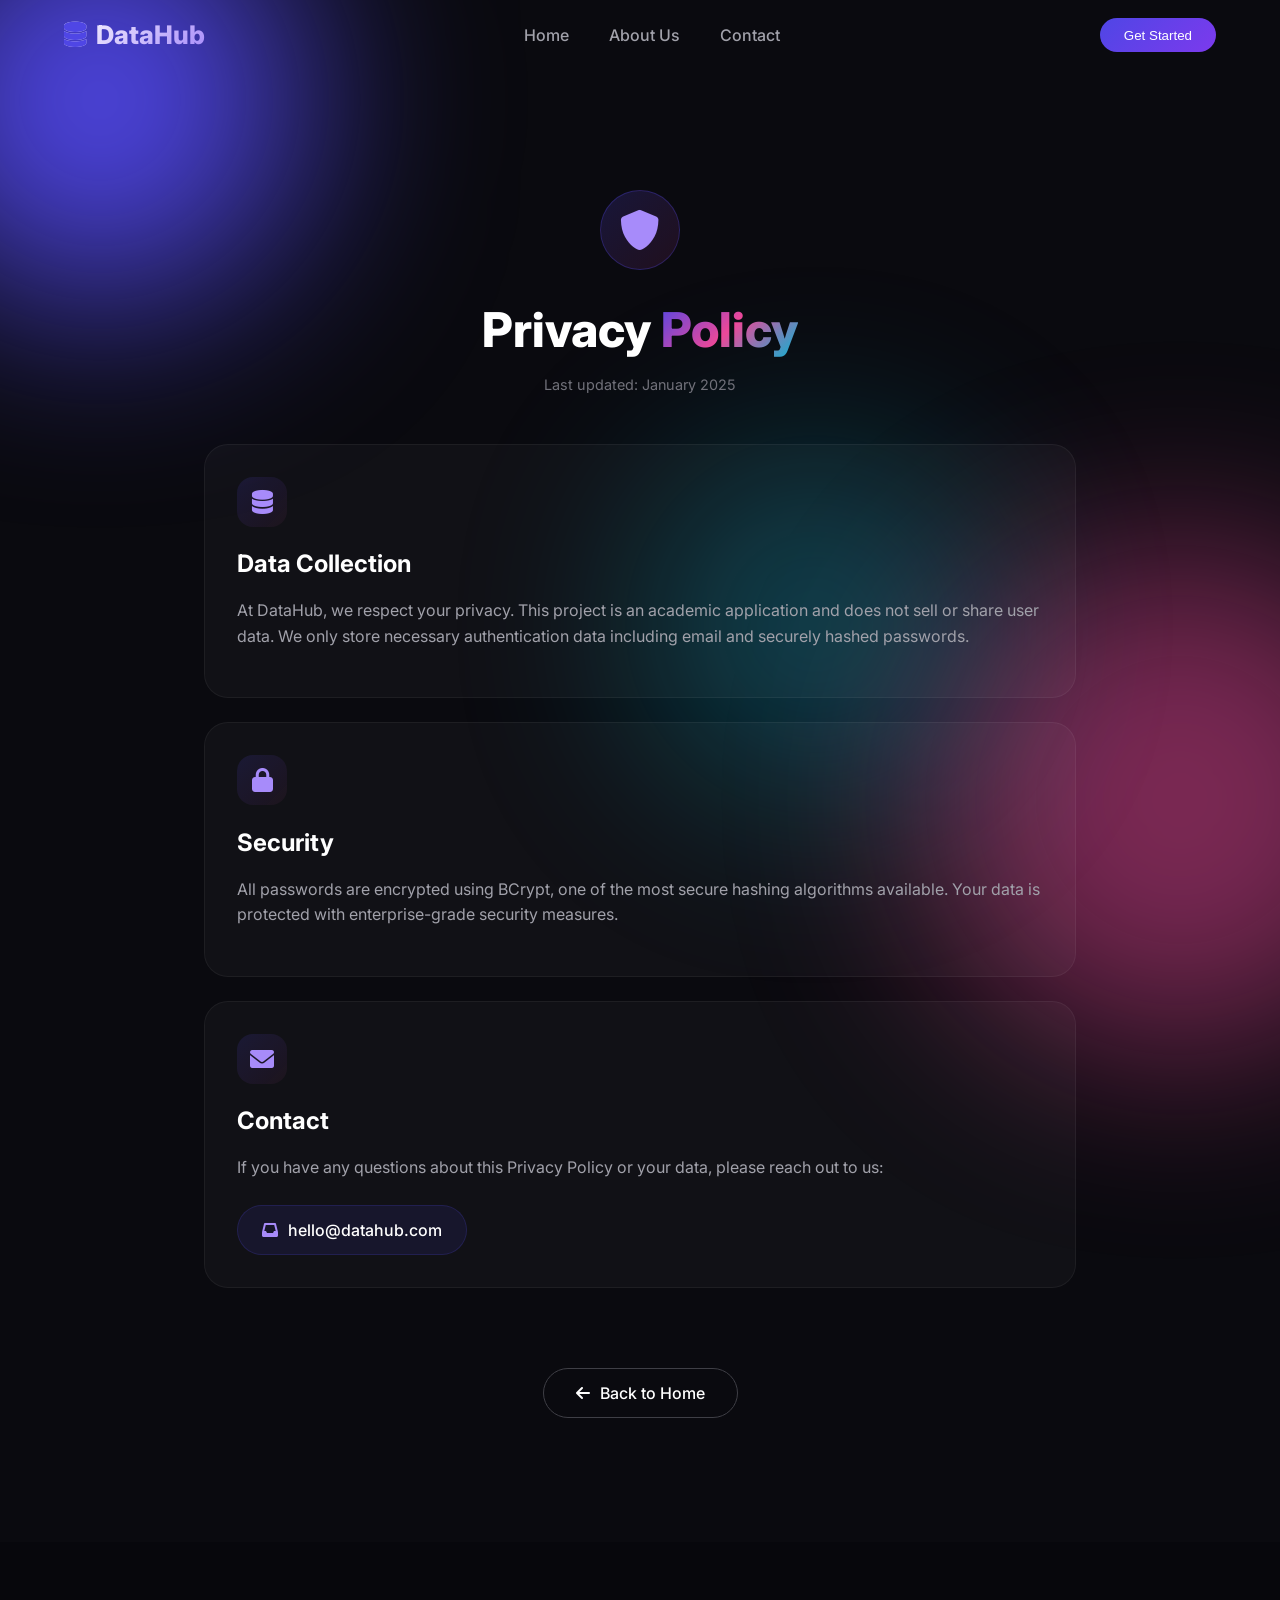
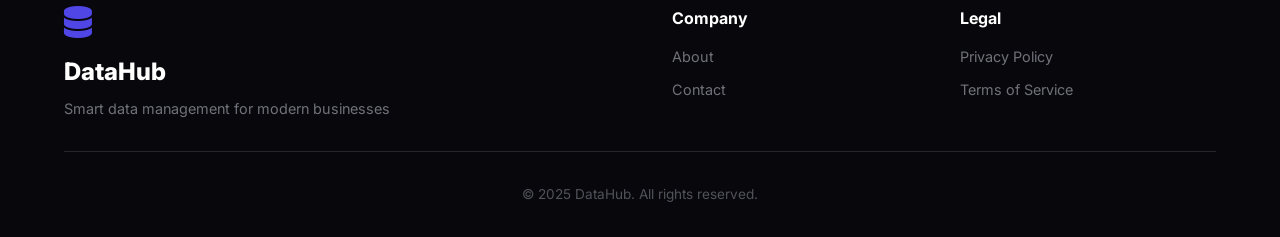
==== datahub/frontend/privacy.html @ 7442016b "Initial commit: DataHub platform" ====
<!DOCTYPE html>
<html lang="en">
<head>
    <meta charset="UTF-8">
    <meta name="viewport" content="width=device-width, initial-scale=1.0">
    <title>Privacy Policy - DataHub</title>
    <link href="https://fonts.googleapis.com/css2?family=Inter:opsz,wght@14..32,300;14..32,400;14..32,500;14..32,600;14..32,700;14..32,800&display=swap" rel="stylesheet">
    <link rel="stylesheet" href="https://cdnjs.cloudflare.com/ajax/libs/font-awesome/6.0.0-beta3/css/all.min.css">
    <style>
        * {
            margin: 0;
            padding: 0;
            box-sizing: border-box;
        }

        body {
            font-family: 'Inter', system-ui, -apple-system, sans-serif;
            background: #0a0a0f;
            color: #ffffff;
            overflow-x: hidden;
            line-height: 1.5;
        }

        /* Animated Orbs */
        .orb {
            position: fixed;
            border-radius: 50%;
            filter: blur(100px);
            z-index: -1;
            pointer-events: none;
            animation: float 20s infinite alternate ease-in-out;
        }

        .orb1 {
            width: 400px;
            height: 400px;
            background: #4f46e5;
            top: -100px;
            left: -100px;
            animation-duration: 25s;
        }

        .orb2 {
            width: 500px;
            height: 500px;
            background: #ec4899;
            bottom: -150px;
            right: -150px;
            animation-duration: 30s;
            animation-delay: -5s;
            opacity: 0.5;
        }

        .orb3 {
            width: 350px;
            height: 350px;
            background: #06b6d4;
            top: 50%;
            left: 50%;
            animation-duration: 22s;
            animation-delay: -10s;
            opacity: 0.3;
        }

        @keyframes float {
            0% {
                transform: translate(0, 0) scale(1);
            }
            100% {
                transform: translate(80px, 80px) scale(1.2);
            }
        }

        /* Navbar */
        .navbar {
            display: flex;
            justify-content: space-between;
            align-items: center;
            padding: 1rem 5%;
            max-width: 1400px;
            margin: 0 auto;
            position: relative;
            z-index: 100;
        }

        .nav-logo {
            display: flex;
            align-items: center;
            gap: 10px;
            font-size: 1.6rem;
            font-weight: 800;
            background: linear-gradient(135deg, #fff, #a78bfa);
            -webkit-background-clip: text;
            background-clip: text;
            color: transparent;
        }

        .nav-logo i {
            color: #4f46e5;
            background: none;
            -webkit-background-clip: unset;
            background-clip: unset;
        }

        .nav-links {
            display: flex;
            gap: 2.5rem;
        }

        .nav-links a {
            text-decoration: none;
            color: #a1a1aa;
            font-weight: 500;
            transition: color 0.3s ease;
        }

        .nav-links a:hover {
            color: #ffffff;
        }

        .btn-primary {
            background: linear-gradient(135deg, #4f46e5, #7c3aed);
            border: none;
            color: white;
            padding: 0.6rem 1.5rem;
            border-radius: 40px;
            cursor: pointer;
            font-weight: 500;
            transition: all 0.3s ease;
        }

        .btn-primary:hover {
            transform: translateY(-2px);
            box-shadow: 0 10px 25px -5px rgba(79, 70, 229, 0.4);
        }

        /* Legal Container */
        .legal-container {
            max-width: 1000px;
            margin: 0 auto;
            padding: 120px 5% 60px;
        }

        .legal-header {
            text-align: center;
            margin-bottom: 3rem;
        }

        .legal-icon {
            width: 80px;
            height: 80px;
            background: linear-gradient(135deg, rgba(79, 70, 229, 0.2), rgba(236, 72, 153, 0.1));
            border-radius: 50%;
            display: flex;
            align-items: center;
            justify-content: center;
            margin: 0 auto 1.5rem;
            border: 1px solid rgba(79, 70, 229, 0.3);
        }

        .legal-icon i {
            font-size: 2.5rem;
            color: #a78bfa;
        }

        .legal-header h1 {
            font-size: 3rem;
            font-weight: 800;
            margin-bottom: 0.5rem;
        }

        .gradient-text {
            background: linear-gradient(135deg, #4f46e5, #ec4899, #06b6d4);
            -webkit-background-clip: text;
            background-clip: text;
            color: transparent;
        }

        .legal-header p {
            color: #71717a;
            font-size: 0.9rem;
        }

        /* Legal Cards */
        .legal-content {
            display: flex;
            flex-direction: column;
            gap: 1.5rem;
            margin-bottom: 3rem;
        }

        .legal-card {
            background: rgba(255, 255, 255, 0.03);
            border: 1px solid rgba(255, 255, 255, 0.05);
            border-radius: 24px;
            padding: 2rem;
            transition: all 0.3s ease;
        }

        .legal-card:hover {
            transform: translateY(-3px);
            border-color: rgba(79, 70, 229, 0.3);
            background: rgba(79, 70, 229, 0.02);
        }

        .card-icon {
            width: 50px;
            height: 50px;
            background: linear-gradient(135deg, rgba(79, 70, 229, 0.15), rgba(236, 72, 153, 0.05));
            border-radius: 16px;
            display: flex;
            align-items: center;
            justify-content: center;
            margin-bottom: 1.2rem;
        }

        .card-icon i {
            font-size: 1.5rem;
            color: #a78bfa;
        }

        .legal-card h2 {
            font-size: 1.5rem;
            margin-bottom: 1rem;
        }

        .legal-card p {
            color: #a1a1aa;
            line-height: 1.6;
            margin-bottom: 1rem;
        }

        .contact-email {
            display: inline-flex;
            align-items: center;
            gap: 10px;
            background: rgba(79, 70, 229, 0.1);
            padding: 0.75rem 1.5rem;
            border-radius: 40px;
            margin-top: 0.5rem;
            border: 1px solid rgba(79, 70, 229, 0.2);
        }

        .contact-email i {
            color: #a78bfa;
        }

        .contact-email span {
            color: white;
            font-weight: 500;
        }

        /* Back Link */
        .legal-footer {
            text-align: center;
            padding: 2rem 0;
        }

        .back-link {
            display: inline-flex;
            align-items: center;
            gap: 10px;
            background: transparent;
            border: 1px solid #3f3f46;
            padding: 0.75rem 2rem;
            border-radius: 40px;
            color: white;
            text-decoration: none;
            font-weight: 500;
            transition: all 0.3s ease;
        }

        .back-link:hover {
            border-color: #4f46e5;
            background: rgba(79, 70, 229, 0.1);
            gap: 15px;
        }

        /* Footer */
        .footer {
            background: #07070c;
            padding: 4rem 5% 2rem;
            margin-top: 2rem;
        }

        .footer-content {
            max-width: 1200px;
            margin: 0 auto;
            display: grid;
            grid-template-columns: 1fr 1fr;
            gap: 4rem;
        }

        .footer-brand i {
            font-size: 2rem;
            color: #4f46e5;
            margin-bottom: 1rem;
        }

        .footer-brand span {
            font-size: 1.5rem;
            font-weight: 800;
            display: block;
            margin-bottom: 0.5rem;
        }

        .footer-brand p {
            color: #71717a;
            font-size: 0.9rem;
        }

        .footer-links {
            display: grid;
            grid-template-columns: repeat(2, 1fr);
            gap: 2rem;
        }

        .link-group h4 {
            color: white;
            margin-bottom: 1rem;
            font-size: 1rem;
        }

        .link-group a {
            display: block;
            color: #71717a;
            text-decoration: none;
            margin-bottom: 0.75rem;
            font-size: 0.9rem;
            transition: color 0.3s ease;
        }

        .link-group a:hover {
            color: #a78bfa;
        }

        .footer-bottom {
            text-align: center;
            padding-top: 2rem;
            margin-top: 2rem;
            border-top: 1px solid #27272a;
            color: #52525b;
            font-size: 0.85rem;
        }

        /* Responsive */
        @media (max-width: 768px) {
            .navbar {
                flex-direction: column;
                gap: 1rem;
                padding: 1rem;
            }

            .nav-links {
                gap: 1.5rem;
                flex-wrap: wrap;
                justify-content: center;
            }

            .legal-header h1 {
                font-size: 2rem;
            }

            .legal-container {
                padding: 100px 5% 40px;
            }

            .legal-card {
                padding: 1.5rem;
            }

            .footer-content {
                grid-template-columns: 1fr;
                gap: 2rem;
            }
        }

        @media (max-width: 480px) {
            .legal-header h1 {
                font-size: 1.8rem;
            }

            .legal-icon {
                width: 60px;
                height: 60px;
            }

            .legal-icon i {
                font-size: 1.8rem;
            }

            .footer-links {
                grid-template-columns: 1fr;
            }
        }
    </style>
</head>
<body>

    <div class="orb orb1"></div>
    <div class="orb orb2"></div>
    <div class="orb orb3"></div>

    <nav class="navbar">
        <div class="nav-logo">
            <i class="fas fa-database"></i>
            <span>DataHub</span>
        </div>
        <div class="nav-links">
            <a href="index.html">Home</a>
            <a href="index.html#about">About Us</a>
            <a href="index.html#contact">Contact</a>
        </div>
        <div class="nav-btn">
            <button class="btn-primary" onclick="window.location.href='index.html'">Get Started</button>
        </div>
    </nav>

    <main class="legal-container">
        <div class="legal-header">
            <div class="legal-icon">
                <i class="fas fa-shield-alt"></i>
            </div>
            <h1>Privacy <span class="gradient-text">Policy</span></h1>
            <p>Last updated: January 2025</p>
        </div>

        <div class="legal-content">
            <div class="legal-card">
                <div class="card-icon">
                    <i class="fas fa-database"></i>
                </div>
                <h2>Data Collection</h2>
                <p>At DataHub, we respect your privacy. This project is an academic application and does not sell or share user data. We only store necessary authentication data including email and securely hashed passwords.</p>
            </div>

            <div class="legal-card">
                <div class="card-icon">
                    <i class="fas fa-lock"></i>
                </div>
                <h2>Security</h2>
                <p>All passwords are encrypted using BCrypt, one of the most secure hashing algorithms available. Your data is protected with enterprise-grade security measures.</p>
            </div>

            <div class="legal-card">
                <div class="card-icon">
                    <i class="fas fa-envelope"></i>
                </div>
                <h2>Contact</h2>
                <p>If you have any questions about this Privacy Policy or your data, please reach out to us:</p>
                <div class="contact-email">
                    <i class="fas fa-inbox"></i>
                    <span>hello@datahub.com</span>
                </div>
            </div>
        </div>

        <div class="legal-footer">
            <a href="index.html" class="back-link">
                <i class="fas fa-arrow-left"></i>
                Back to Home
            </a>
        </div>
    </main>

    <footer class="footer">
        <div class="footer-content">
            <div class="footer-brand">
                <i class="fas fa-database"></i>
                <span>DataHub</span>
                <p>Smart data management for modern businesses</p>
            </div>
            <div class="footer-links">
                <div class="link-group">
                    <h4>Company</h4>
                    <a href="index.html#about">About</a>
                    <a href="index.html#contact">Contact</a>
                </div>
                <div class="link-group">
                    <h4>Legal</h4>
                    <a href="privacy.html">Privacy Policy</a>
                    <a href="#">Terms of Service</a>
                </div>
            </div>
        </div>
        <div class="footer-bottom">
            <p>&copy; 2025 DataHub. All rights reserved.</p>
        </div>
    </footer>

</body>
</html>
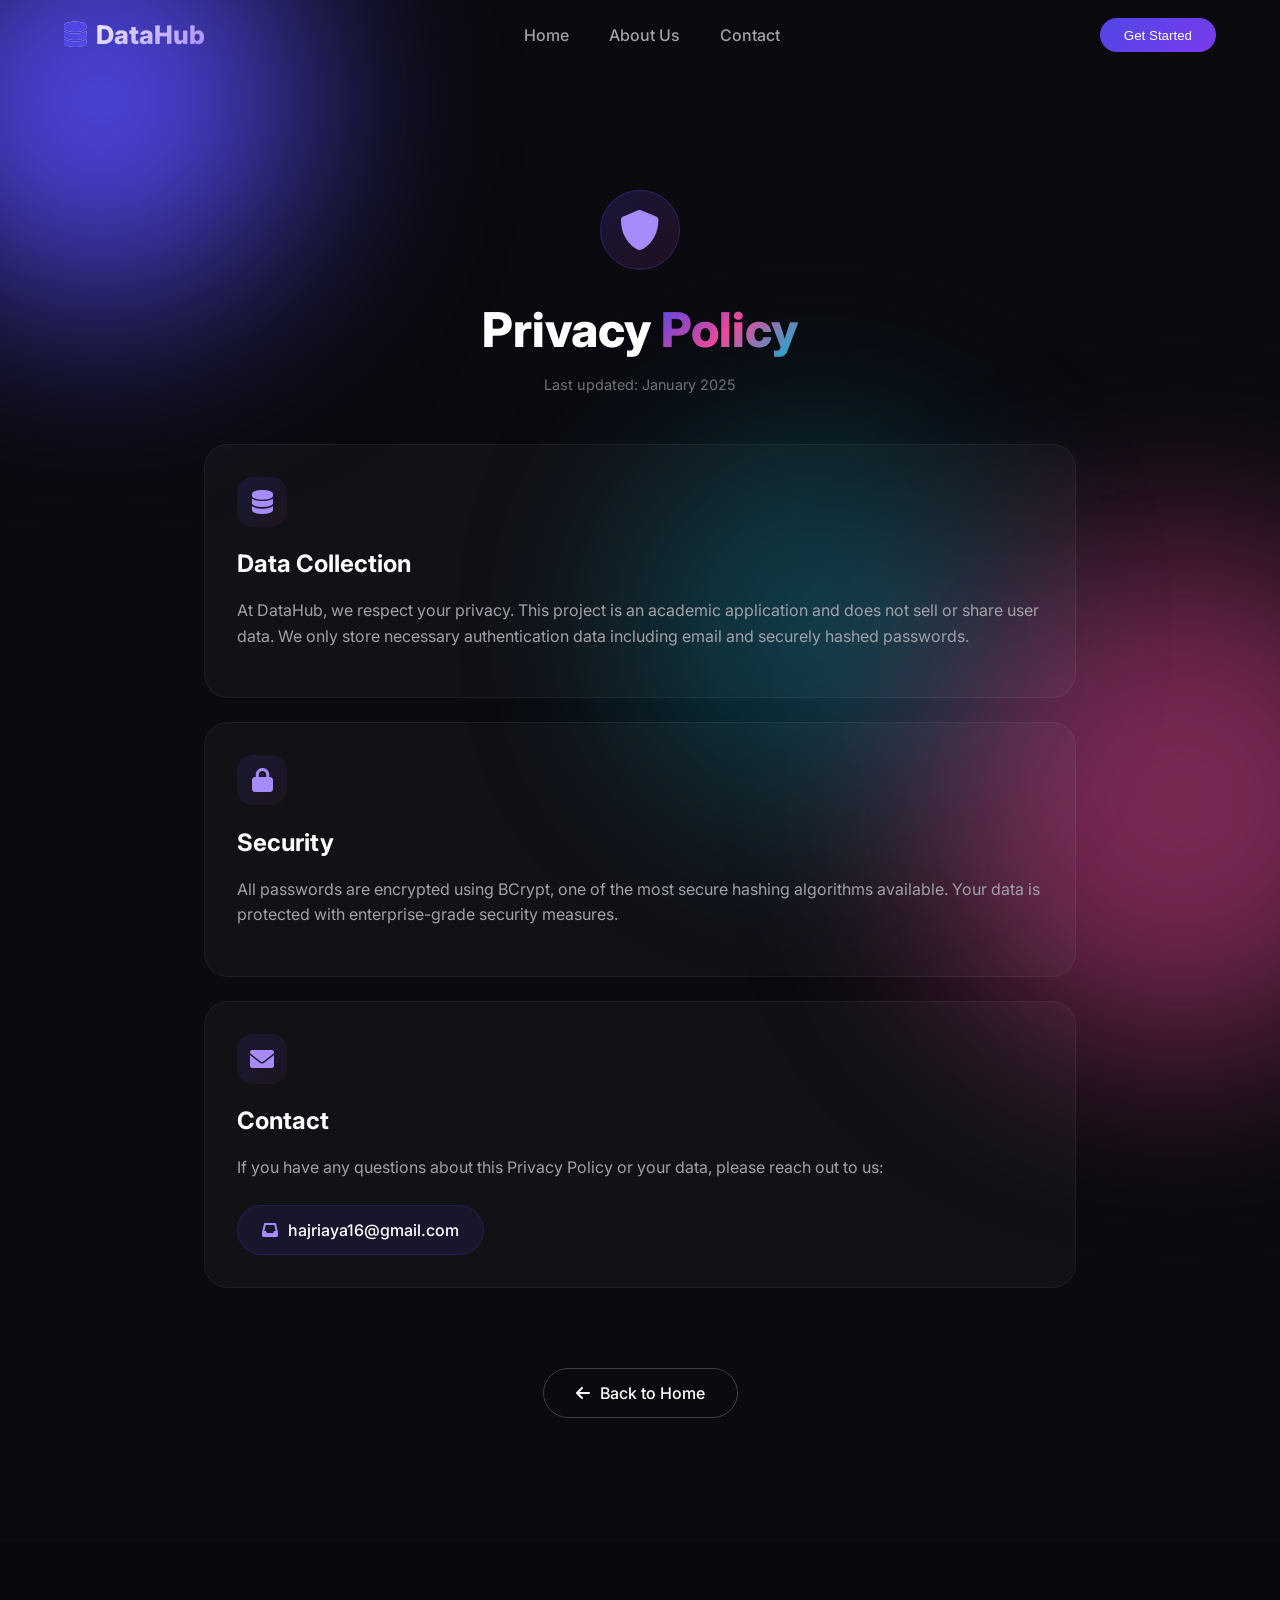
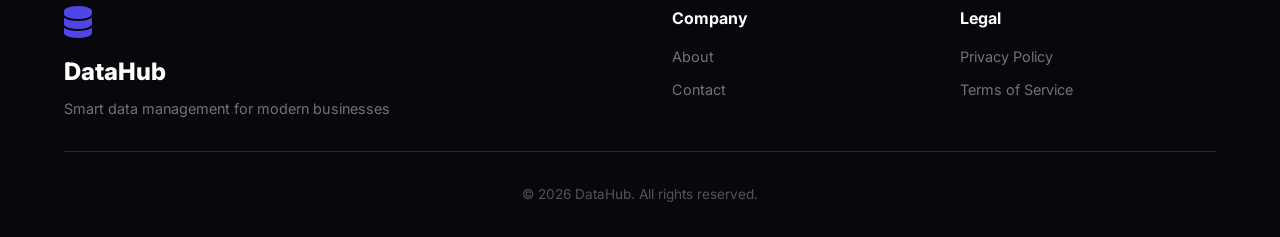
==== commit 1fe6cd49: "Update contact info and year" ====
--- a/datahub/frontend/privacy.html
+++ b/datahub/frontend/privacy.html
@@ -450,7 +450,7 @@
                 <p>If you have any questions about this Privacy Policy or your data, please reach out to us:</p>
                 <div class="contact-email">
                     <i class="fas fa-inbox"></i>
-                    <span>hello@datahub.com</span>
+                    <span>hajriaya16@gmail.com</span>
                 </div>
             </div>
         </div>
@@ -484,7 +484,7 @@
             </div>
         </div>
         <div class="footer-bottom">
-            <p>&copy; 2025 DataHub. All rights reserved.</p>
+            <p>&copy; 2026 DataHub. All rights reserved.</p>
         </div>
     </footer>
 
